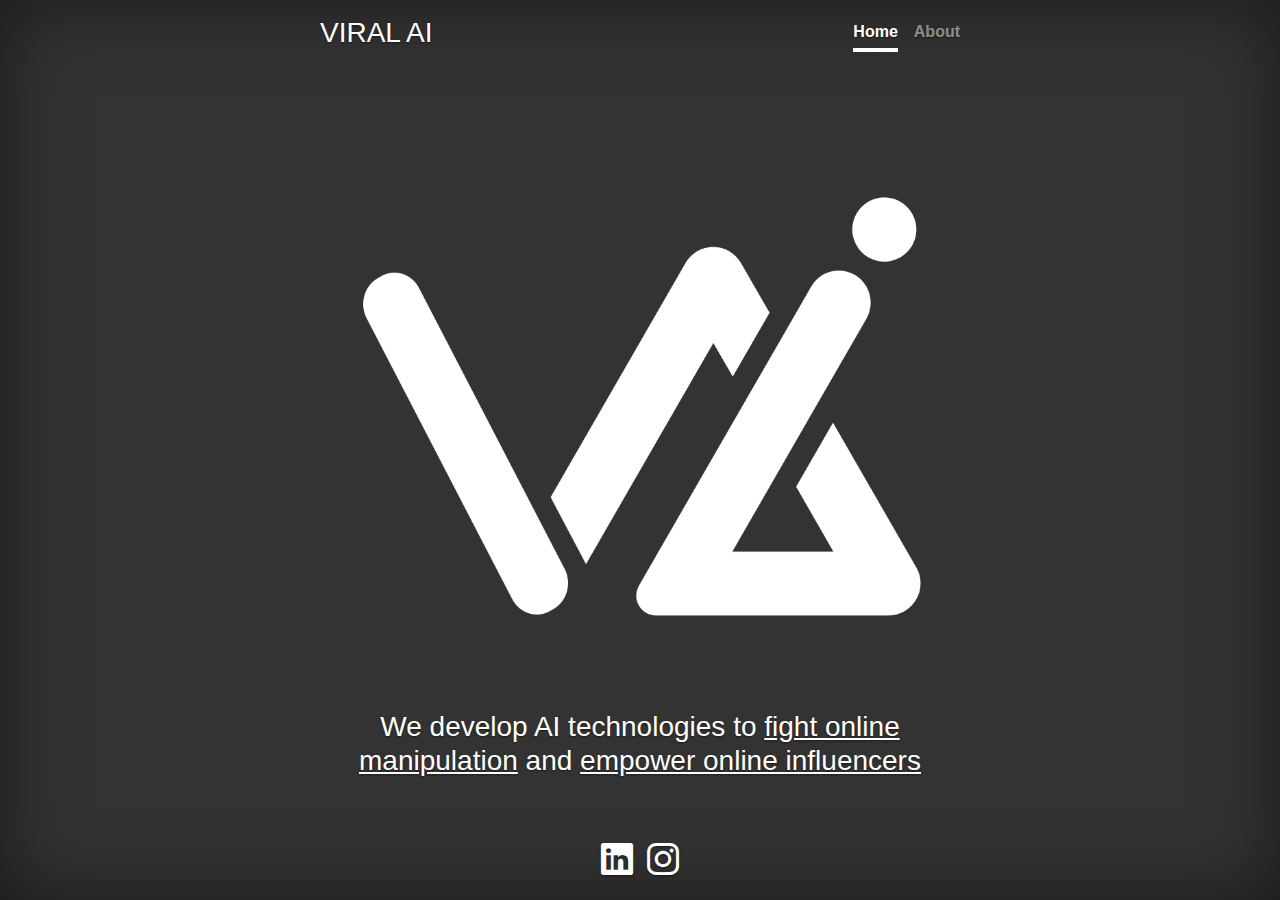
==== index.html @ 59c39ded "initial-commit" ====
<!doctype html>
<html lang="en">
  <head>
    <meta charset="utf-8">
    <meta name="viewport" content="width=device-width, initial-scale=1, shrink-to-fit=no">
    <meta name="description" content="Viral AI">
    <meta name="author" content="Viral AI">
    <link rel="icon" href="/docs/4.0/assets/img/favicons/favicon.ico">

    <title>Viral AI</title>

    <!-- Bootstrap core CSS -->
    <link href="./css/bootstrap.min.css" rel="stylesheet">
    <link rel="stylesheet" href="https://cdn.jsdelivr.net/npm/bootstrap-icons@1.11.3/font/bootstrap-icons.min.css">

    <!-- Custom styles for this template -->
    <link href="./css/cover.css" rel="stylesheet">
  </head>

  <body class="text-center">

    <div class="cover-container d-flex h-100 p-3 mx-auto flex-column">
      <header class="masthead mb-auto">
        <div class="inner">
          <h3 class="masthead-brand">VIRAL AI</h3>
          <nav class="nav nav-masthead justify-content-center">
            <a class="nav-link active" href="#">Home</a>
            <a class="nav-link" href="#">About</a>
          </nav>
        </div>
      </header>

      <main role="main" class="inner cover">
        <h1 class="cover-heading"></h1>
        <p class="lead">
          <img src="./img/vrlai-logo.png" width="100%">
        </p>
        <p class="lead"><h3>We develop AI technologies to <u>fight online manipulation</u> and <u>empower online influencers</u></h3></p>
      </main>

      <footer class="mastfoot mt-auto">
        <div class="inner">
          <a href="https://www.linkedin.com/company/viral-teknoloji" target="_blank"><i class="bi-linkedin" style="font-size: 2rem; color: white;"></i></a>
            &nbsp;
          <a href="https://www.instagram.com/viralteknoloji/" target="_blank"><i class="bi-instagram" style="font-size: 2rem; color: white;"></i></a>
        </div>
      </footer>
    </div>


    <!-- Bootstrap core JavaScript
    ================================================== -->
    <!-- Placed at the end of the document so the pages load faster -->
    <script src="https://code.jquery.com/jquery-3.2.1.slim.min.js" integrity="sha384-KJ3o2DKtIkvYIK3UENzmM7KCkRr/rE9/Qpg6aAZGJwFDMVNA/GpGFF93hXpG5KkN" crossorigin="anonymous"></script>
    <script>window.jQuery || document.write('<script src="./js/vendor/jquery-slim.min.js"><\/script>')</script>
    <script src="./js/popper.min.js"></script>
    <script src="./js/bootstrap.min.js"></script>
  </body>
</html>
---- css/cover.css ----
/*
 * Globals
 */

/* Links */
a,
a:focus,
a:hover {
  color: #fff;
}

/* Custom default button */
.btn-secondary,
.btn-secondary:hover,
.btn-secondary:focus {
  color: #333;
  text-shadow: none; /* Prevent inheritance from `body` */
  background-color: #fff;
  border: .05rem solid #fff;
}


/*
 * Base structure
 */

html,
body {
  height: 100%;
  background-color: #333;
}

body {
  display: -ms-flexbox;
  display: -webkit-box;
  display: flex;
  -ms-flex-pack: center;
  -webkit-box-pack: center;
  justify-content: center;
  color: #fff;
  text-shadow: 0 .05rem .1rem rgba(0, 0, 0, .5);
  box-shadow: inset 0 0 5rem rgba(0, 0, 0, .5);
}

.cover-container {
  max-width: 42em;
}


/*
 * Header
 */
.masthead {
  margin-bottom: 2rem;
}

.masthead-brand {
  margin-bottom: 0;
}

.nav-masthead .nav-link {
  padding: .25rem 0;
  font-weight: 700;
  color: rgba(255, 255, 255, .5);
  background-color: transparent;
  border-bottom: .25rem solid transparent;
}

.nav-masthead .nav-link:hover,
.nav-masthead .nav-link:focus {
  border-bottom-color: rgba(255, 255, 255, .25);
}

.nav-masthead .nav-link + .nav-link {
  margin-left: 1rem;
}

.nav-masthead .active {
  color: #fff;
  border-bottom-color: #fff;
}

@media (min-width: 48em) {
  .masthead-brand {
    float: left;
  }
  .nav-masthead {
    float: right;
  }
}


/*
 * Cover
 */
.cover {
  padding: 0 1.5rem;
}
.cover .btn-lg {
  padding: .75rem 1.25rem;
  font-weight: 700;
}


/*
 * Footer
 */
.mastfoot {
  color: rgba(255, 255, 255, .5);
}
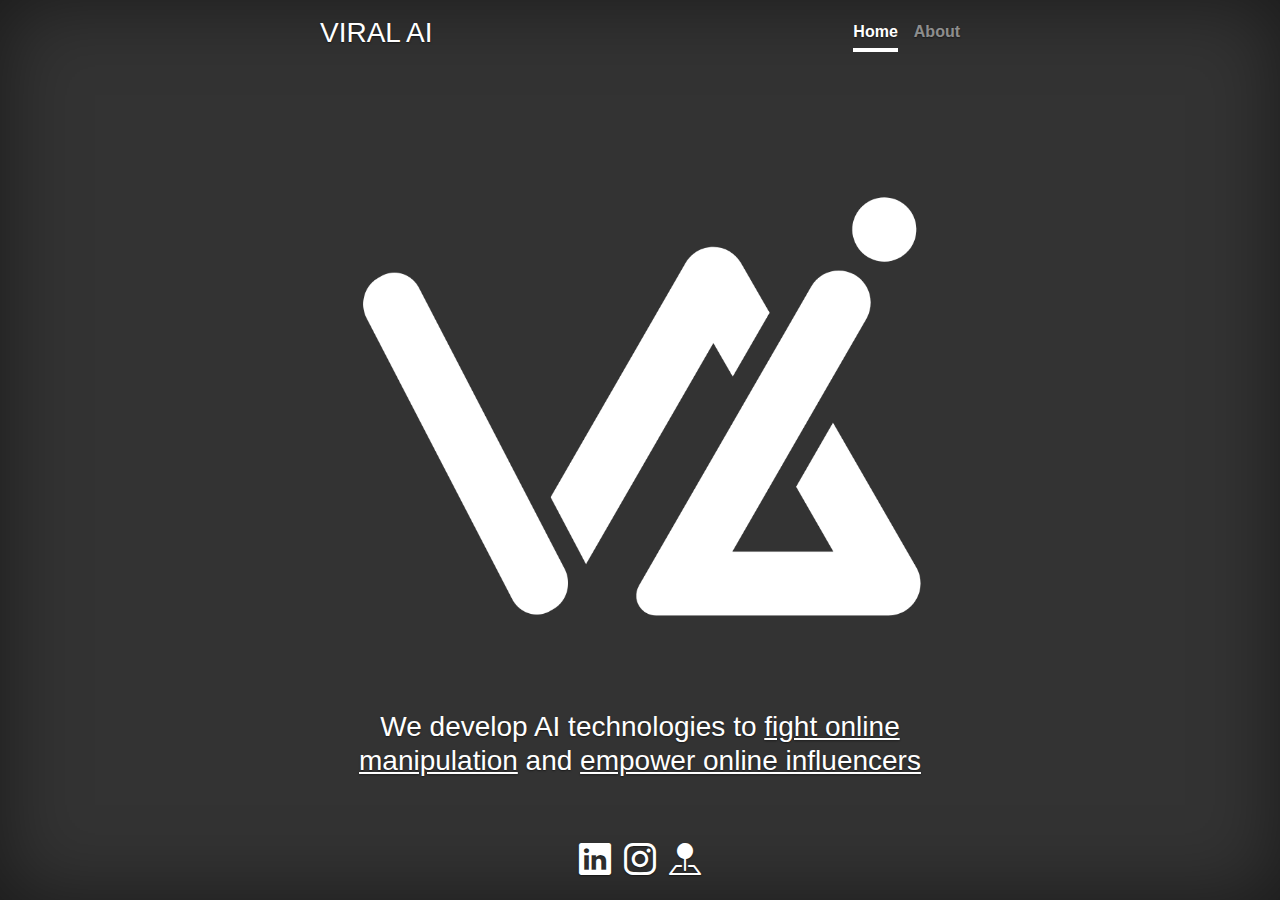
==== commit a2994c93: "about-page" ====
--- a/index.html
+++ b/index.html
@@ -5,7 +5,7 @@
     <meta name="viewport" content="width=device-width, initial-scale=1, shrink-to-fit=no">
     <meta name="description" content="Viral AI">
     <meta name="author" content="Viral AI">
-    <link rel="icon" href="/docs/4.0/assets/img/favicons/favicon.ico">
+    <link rel="icon" href="/img/favicon.ico">
 
     <title>Viral AI</title>
 
@@ -24,8 +24,8 @@
         <div class="inner">
           <h3 class="masthead-brand">VIRAL AI</h3>
           <nav class="nav nav-masthead justify-content-center">
-            <a class="nav-link active" href="#">Home</a>
-            <a class="nav-link" href="#">About</a>
+            <a class="nav-link active" href="/index.html">Home</a>
+            <a class="nav-link" href="/about.html">About</a>
           </nav>
         </div>
       </header>
@@ -43,6 +43,8 @@
           <a href="https://www.linkedin.com/company/viral-teknoloji" target="_blank"><i class="bi-linkedin" style="font-size: 2rem; color: white;"></i></a>
             &nbsp;
           <a href="https://www.instagram.com/viralteknoloji/" target="_blank"><i class="bi-instagram" style="font-size: 2rem; color: white;"></i></a>
+            &nbsp;
+          <a href="https://maps.app.goo.gl/xxTYCndXe5uWmz117" target="_blank"><i class="bi-pin-map-fill" style="font-size: 2rem; color: white;"></i></a>
         </div>
       </footer>
     </div>
--- a/css/cover.css
+++ b/css/cover.css
@@ -24,9 +24,14 @@
  * Base structure
  */
 
-html,
+html {
+  height: 100%;
+}
+
 body {
-  height: 100%;
+  min-height: 100vh; /* Ensures the body is at least as tall as the viewport */
+  display: flex;
+  flex-direction: column; /* Makes sure content stacks properly */
   background-color: #333;
 }
 
@@ -43,6 +48,9 @@
 }
 
 .cover-container {
+  display: flex;
+  flex-direction: column;
+  min-height: 100vh;
   max-width: 42em;
 }
 
@@ -106,5 +114,6 @@
  * Footer
  */
 .mastfoot {
+  margin-top: auto;
   color: rgba(255, 255, 255, .5);
 }
